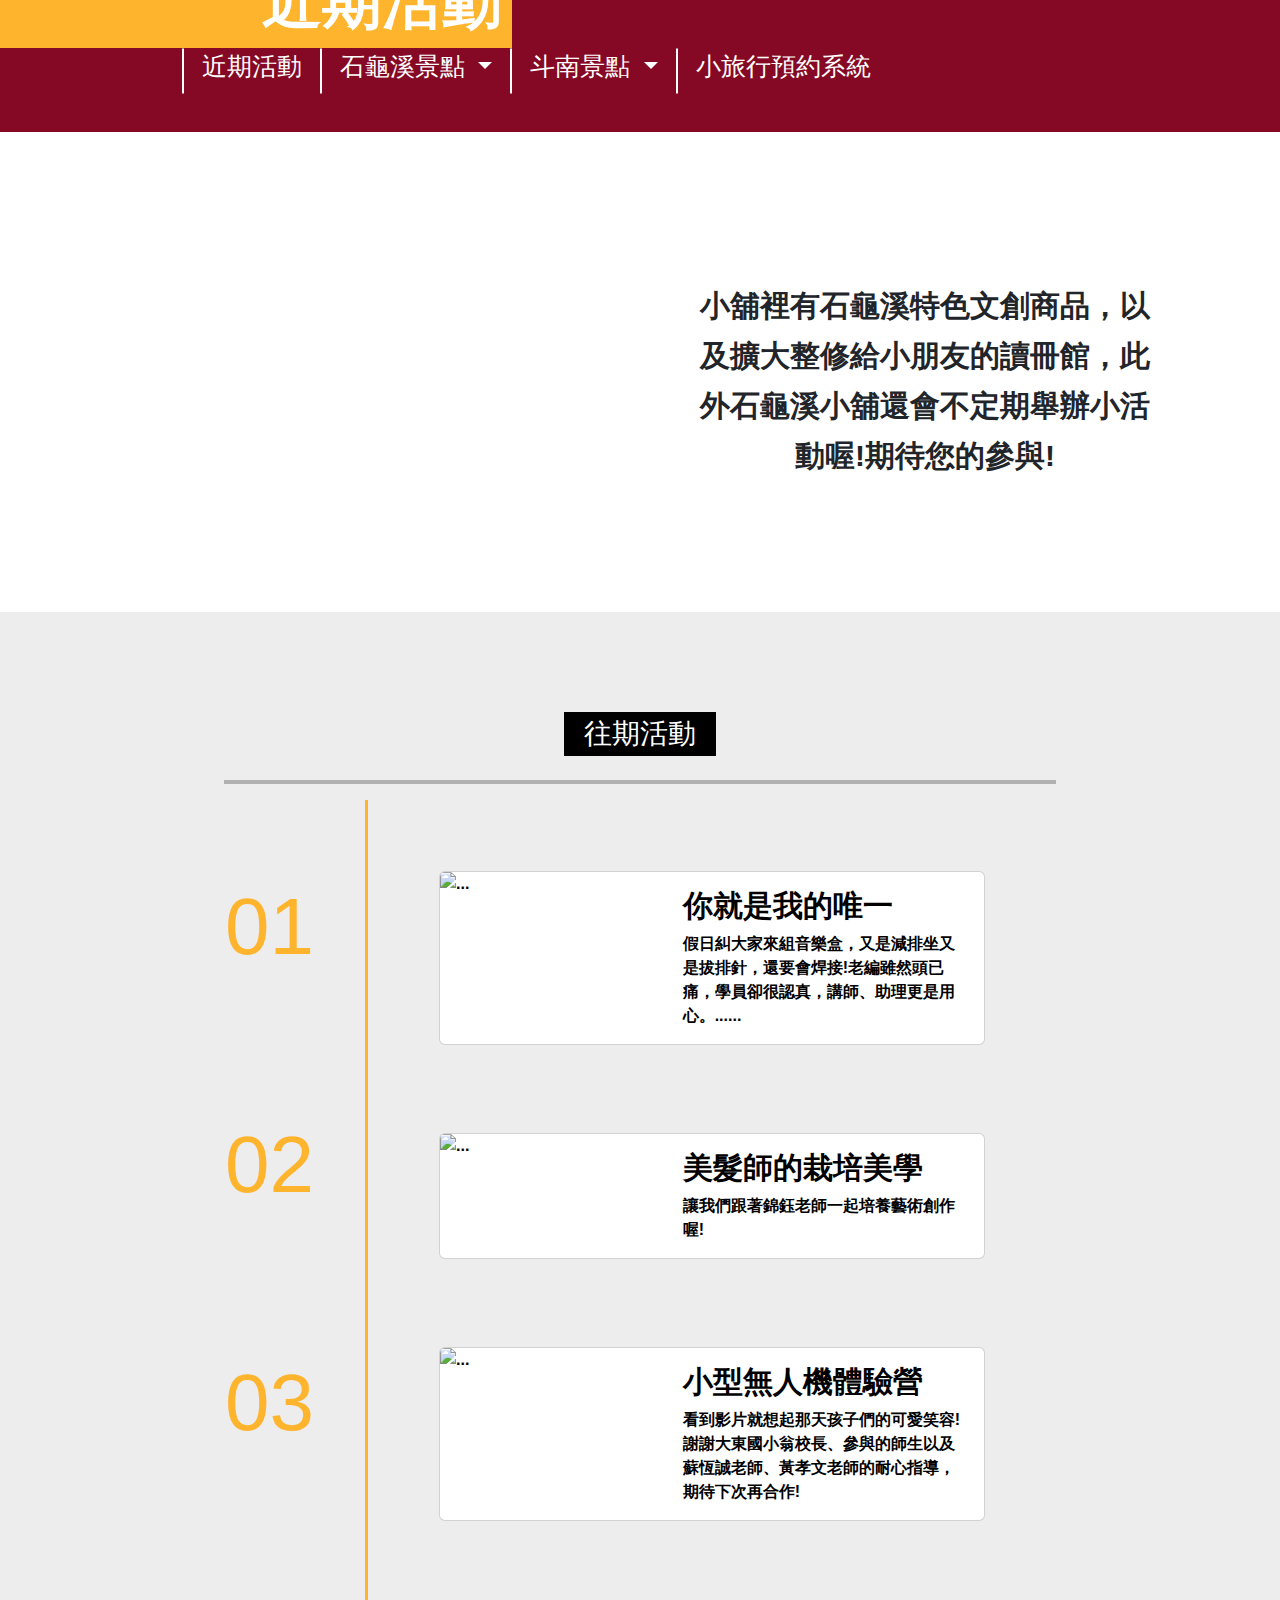
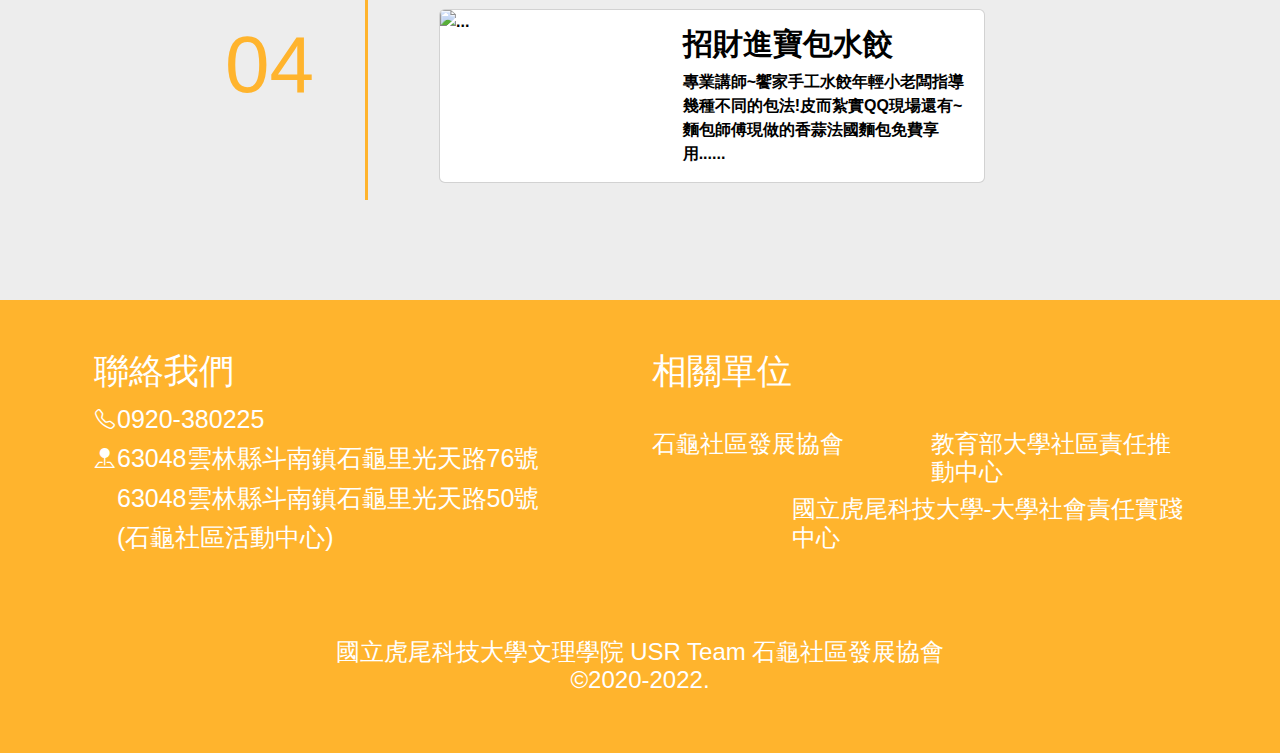
==== news.html @ bae88e15 "Add files via upload" ====
<!DOCTYPE html>
<html lang="en">

<head>
    <!-- Required meta tags -->
    <meta charset="utf-8">
    <meta name="viewport" content="width=device-width, initial-scale=1">

    <!-- Bootstrap CSS -->
    <link rel="stylesheet" href="./bootstrap-5.2.0/css/bootstrap.min.css" />
    <!--自訂CSS-->
    <link rel="stylesheet" href="./css/header.css">
    <link rel="stylesheet" href="./css/style.css">
    <link rel="stylesheet" href="./css/footer.css">
    <link rel="stylesheet" href="./css/news.css">
    <!--END-->
    <script src="./js/jquery-2.1.1.min.js"></script>
    <script src="./bootstrap-5.0.2/dist/js/bootstrap.min.js"></script>

    <script type="text/javascript" src="./js/header.js"></script>

    <title>石龜溪導覽 Shigui, Yunlin Dounan</title>
    <meta charset="utf-8">
    <meta name="viewport" content="width=device-width, initial-scale=1">
    <link rel="stylesheet" href="https://cdn.jsdelivr.net/npm/bootstrap-icons@1.8.1/font/bootstrap-icons.css">

</head>

<body>
    <!--header-->
    <header>
        <!--選單-->
        <nav class="navbar navbar-expand-lg bg-light">
            <div class="container">
                <a class="nav-link" href="./index.html">
                    <img src="./images/Rectangle 41.png" alt="">
                </a>
                <button class="navbar-toggler" type="button" data-bs-toggle="collapse"
                    data-bs-target="#navbarSupportedContent" aria-controls="navbarSupportedContent"
                    aria-expanded="false" aria-label="Toggle navigation">
                    <span class="navbar-toggler-icon"></span>
                </button>
                <div class="collapse navbar-collapse" id="navbarSupportedContent">
                    <ul class="navbar-nav me-auto mb-2 mb-lg-0">
                        <div class="header_border"></div>
                        <li class="nav-item">
                            <a class="nav-link" href="./news.html">近期活動</a>
                        </li>
                        <div class="header_border"></div>
                        <li class="nav-item dropdown">
                            <a class="nav-link dropdown-toggle" href="#" id="navbarDropdown" role="button"
                                data-bs-toggle="dropdown" aria-expanded="false">
                                石龜溪景點
                            </a>
                            <ul class="dropdown-menu" aria-labelledby="navbarDropdown">
                                <li><a class="dropdown-item" href="./shigui/shop.html">石龜溪小舖</a></li>
                                <li><a class="dropdown-item" href="./shigui/temple.html">石龜溪天后宮</a></li>
                                <li><a class="dropdown-item" href="./shigui/shiguischool.html">石龜國小</a></li>
                                <li><a class="dropdown-item" href="./shigui/rice.html">新大豐碾米廠</a></li>
                                <li><a class="dropdown-item" href="./shigui/station.html">石龜車站</a></li>
                                <li><a class="dropdown-item" href="./shigui/soysauce.html">新芳園醬油</a></li>
                            </ul>
                        </li>
                        <div class="header_border"></div>
                        <li class="nav-item dropdown">
                            <a class="nav-link dropdown-toggle" href="#" id="navbarDropdown" role="button"
                                data-bs-toggle="dropdown" aria-expanded="false">
                                斗南景點
                            </a>
                            <ul class="dropdown-menu" aria-labelledby="navbarDropdown">
                                <li><a class="dropdown-item" href="./dounan/dadongschool.html">雲林縣大東國小</a></li>
                                <li><a class="dropdown-item" href="./dounan/house.html">偶的家-戲偶原創園區</a></li>
                            </ul>
                        </li>
                        <div class="header_border"></div>
                        <li class="nav-item">
                            <a class="nav-link" href="#">小旅行預約系統</a>
                        </li>
                    </ul>
                </div>
            </div>
        </nav>
    </header>

    <div>
        <img width="100%" src="./images/new/Rectangle 42.svg" alt="">
        <div class="img_title">
            <h1>近期活動</h1>
        </div>
    </div>
    <!--內文-->
    <div class="slogan container">
        <div class="row">
            <div class="img col-lg-6">
                <img src="./images/new/IMG20220304141346_7 1.svg" alt="">
            </div>
            <div class="text col-lg-6 align-self-center">
                <p>小舖裡有石龜溪特色文創商品，以及擴大整修給小朋友的讀冊館，此外石龜溪小舖還會不定期舉辦小活動喔!期待您的參與!</p>
            </div>
        </div>
    </div>
    <div class="before">
        <div class="event">
            <div class="text-center">
                <h3>往期活動</h3>
            </div>
            <hr>
            <table>
                <tr>
                    <th class="number">
                        <h1>01</h1>
                    </th>
                    <th>
                        <a target="_blank" id="01_event_link" href="">
                            <div class="card mb-3 ">
                                <div class="row g-0">
                                    <div class="col-lg-5">
                                        <img id="01_event_image" class="img-fluid card-img" alt="...">
                                    </div>
                                    <div class="col-lg-7">
                                        <div class="card-body">
                                            <h5 class="card-title" id="01_event_title"></h5>
                                            <p class="card-text" id="01_event_text"></p>
                                        </div>
                                    </div>
                                </div>
                            </div>
                        </a>
                    </th>
                </tr>
                <tr>
                    <th class="number">
                        <h1>02</h1>
                    </th>
                    <th>
                        <a target="_blank" id="02_event_link">
                            <div class="card mb-3 ">
                                <div class="row g-0">
                                    <div class="col-lg-5">
                                        <img id="02_event_image" class="img-fluid card-img" alt="...">
                                    </div>
                                    <div class="col-lg-7">
                                        <div class="card-body">
                                            <h5 class="card-title" id="02_event_title"></h5>
                                            <p class="card-text" id="02_event_text"></p>
                                        </div>
                                    </div>
                                </div>
                            </div>
                        </a>
                    </th>
                </tr>
                <tr>
                    <th class="number">
                        <h1>03</h1>
                    </th>
                    <th>
                        <a target="_blank" id="03_event_link">
                            <div class="card mb-3 ">
                                <div class="row g-0">
                                    <div class="col-lg-5">
                                        <img id="03_event_image" class="img-fluid card-img" alt="...">
                                    </div>
                                    <div class="col-lg-7">
                                        <div class="card-body">
                                            <h5 class="card-title" id="03_event_title"></h5>
                                            <p class="card-text" id="03_event_text"></p>
                                        </div>
                                    </div>
                                </div>
                            </div>
                        </a>
                    </th>
                </tr>
                <tr>
                    <th class="number">
                        <h1>04</h1>
                    </th>
                    <th>
                        <a target="_blank" id="04_event_link">
                            <div class="card mb-3 ">
                                <div class="row g-0">
                                    <div class="col-lg-5">
                                        <img id="04_event_image" class="img-fluid card-img" alt="...">
                                    </div>
                                    <div class="col-lg-7">
                                        <div class="card-body">
                                            <h5 class="card-title" id="04_event_title"></h5>
                                            <p class="card-text" id="04_event_text"></p>
                                        </div>
                                    </div>
                                </div>
                            </div>
                        </a>
                    </th>
                </tr>
            </table>
        </div>
    </div>


    <!--footer-->
    <footer>
        <div class="container">
            <div class="row footer_top">
                <div class="col-md-6">
                    <h3>聯絡我們</h3>
                    <table>
                        <tr>
                            <th>
                                <i class="bi bi-telephone"></i>
                            </th>
                            <th>
                                <p>0920-380225</p>
                            </th>
                        </tr>
                        <tr>
                            <th>
                                <i class="bi bi-pin-map-fill"></i>
                            </th>
                            <th>
                                <p>63048雲林縣斗南鎮石龜里光天路76號</p>
                            </th>
                        </tr>
                        <tr>
                            <th></th>
                            <th>
                                <p>63048雲林縣斗南鎮石龜里光天路50號</p>
                            </th>
                        </tr>
                        <tr>
                            <th></th>
                            <th>
                                <p>(石龜社區活動中心)</p>
                            </th>
                        </tr>
                    </table>
                    <a target="_blank"
                        href="https://www.facebook.com/%E7%9F%B3%E9%BE%9C%E6%BA%AA%E5%B0%8F%E9%8B%AA-108156371137715">
                        <img src="./images/Group 16.png" alt="">
                    </a>
                </div>
                <div class="col-md-6 ">
                    <h3>相關單位</h3>
                    <div class="row department">
                        <div class="col-md-6">
                            <a href="https://www.facebook.com/%E7%9F%B3%E9%BE%9C%E7%A4%BE%E5%8D%80%E7%99%BC%E5%B1%95%E5%8D%94%E6%9C%83-100402583418147"
                                target="_blank">
                                <img width="100%" src="../images/index/Stone Turtle Community 2.svg" alt="">
                            </a>

                            <h4>石龜社區發展協會</h4>
                        </div>
                        <div class="col-md-6">
                            <a href="https://usr.moe.gov.tw/" target="_blank">
                                <img width="100%" src="./images/index/main-logo 1.svg" alt="">
                            </a>

                            <h4>教育部大學社區責任推動中心</h4>
                        </div>
                    </div>
                    <div class="row ">
                        <div class="col-md-3">
                            <a href="">
                                <img width="100%" src="./images/NFUSR.png" alt="">
                            </a>
                        </div>
                        <div class="col align-self-center NFUSR-text">
                            <h4>國立虎尾科技大學-大學社會責任實踐中心</h4>
                        </div>
                    </div>


                </div>
            </div>
            <div class="footrer_bottom">
                <h4>國立虎尾科技大學文理學院 USR Team 石龜社區發展協會&copy;2020-2022.</h4>
            </div>
        </div>

    </footer>


    <script src="./js/jquery-2.1.1.min.js"></script>
    <script src="./bootstrap-5.2.0/js/bootstrap.bundle.min.js"></script>

    <script src="./js/event.js"></script>





</body>

</html>
---- css/header.css ----
/*選單*/
.bg-light {
    background-color: #850925 !important;
}

.navbar li {
    line-height: 100px;
}

.dropdown-menu li {
    line-height: 70px !important;
}

.header_border {
    width: 2px;
    height: 45px;
    background-color: white;
    position: relative;
    transform: translate(0%, 90%)
}

.nav-item {
    padding-left: 30px;
    padding-right: 30px;
}

.navbar img {
    width: 300px;
    padding: 10px 50px;
}

.nav-item a,
.dropdown-item a {
    font-size: 25px;
}

.nav-item a {
    color: white;
}

.dropdown-item {
    color: black !important;
}

/*選單觸碰被景色*/
.nav-item a:hover {
    color: #a02743;
}
.nav-item a:active{
    color: #a02743;
}

/*下拉背景*/

.dropdown-menu {
    background-color: #a02743;
}

.dropdown-item {
    color: white !important;
}

/*下拉觸碰背景*/

.dropdown-item:hover{
    color: #a02743 !important;
}



/* Responsive layout - makes the menu and the content (inside the section) sit on top of each other instead of next to each other */

@media (max-width: 1400px) {
    .nav-item {
        padding-left: 10px;
        padding-right: 10px;
    }
}

@media (max-width: 1200px) {
    .nav-item {
        padding-left: 0px;
        padding-right: 0px;
    }
}

@media (max-width: 991px) {
    .header_border {
        display: none;
    }

    .dropdown-menu {
        background-color: #a02743 !important;
    }

    .dropdown-item {
        color: white !important;
    }
}

@media (max-width: 821px) {


    .navbar img {
        padding: 0px;
        width: 100%;
    }

    .nav-item {
        padding-left: 30px;
        padding-right: 30px;
    }
}


/*固定導覽列*/


/*
.navFixed {
    z-index: 10;
    position: fixed;
    top: 0;
    left: 0;
    margin-top: 0;
    min-width: 100%;
    opacity: 0.94;
    transition: opacity .5s ease-out;
}*/

@media (max-width:800px) {
    .header_border {
        width: 0px;
        height: 0px;
    }
}
---- css/style.css ----
/* * {
    box-sizing: border-box;
} */

body {
    font-family: Arial, Helvetica, sans-serif;
    /* background-image: url(images/bk.jpg);*/
}

/* ul {
    list-style-type: none;
    padding: 0;
} */

#Shigui {
    text-align: center;
    font-size: 2em;
    color: #404040;
    font-weight: bold;
}

#Dounan {
    text-align: center;
    font-size: 2em;
    color: #404040;
    font-weight: bold;
}

.body-text h3,
.body-text p {
    margin-top: 100px;
    font-weight: bold;
}
---- css/footer.css ----
footer {
    padding-top: 50px;
    padding-bottom: 50px;
    font-size: 1.25em;
    background-color: #FFB42D;
    text-align: left;
}

.footer_top {
    color: white;
    margin: 0px auto;
    
}

footer h3 {
    font-size: 35px;
}

footer table p {
    font-size: 25px;
}


.footer_top p {
    margin: 0px;
    font-weight: 100 !important;
}

footer .unit img {
    padding-bottom: 20px;
    width: auto;
}

.footrer_bottom {
    padding-top: 50px;
    color: white;
    margin: 0px auto;
    width: 60%;
    text-align: center;
}

@media (max-width:821px) {

    .department{
        text-align: center;
    }
    .department div{
        margin-top: 20px;
    }
    .NFUSR-text{
        text-align: center;
    }

    footer {
        font-size: 0.8em;
    }

    .footer_top,
    .footrer_bottom {
        width: 100%;
    }

    footer h3 {
        font-size: 35px;
    }
    
    footer table p {
        font-size: 20px;
    }
}
---- css/news.css ----
/* 標題 */
.img_title {
    text-align: right;
    position: relative;
    top: -200px;
    right: 60%;
    background-color: #FFB42D;
}

.img_title h1 {
    font-size: 60px;
    padding: 10px;
    color: white;
    font-weight: 700;
}

/* 近期活動 */



.slogan p {
    font-weight: bold;
    text-align: center;
    font-size: 30px;
    line-height: 50px;
    padding-left: 40px;
    padding-right: 40px;
    padding-top: 10px;
}



.slogan img {
    box-shadow: -50px 50px #FFB42D;
    display: block;
    width: 97%;
}

/* 表格 */
.before {
    margin-top: 100px;
    background-color: #EDEDED;
    padding-bottom: 100px;
}

.before h3 {
    margin-top: 100px;
    padding: 5px 20px 5px 20px;
    color: white;
    background-color: black;
    display: inline-block;

}

.before hr {
    border: 2px solid rgb(0, 0, 0) !important;
}

.before_table {
    text-align: right;
}

.event{
    width: 55%;
    margin: 0px auto;
}

table a {
    color: black;
}
.card{
    margin: 70px;
}

h5 {
    font-size: 30px;
    font-weight: bold;
}

.number {
    border-right: 3px solid #FFB42D;
}

.number h1 {
    font-size: 80px;
    margin-right: 50px;
    color: #FFB42D;
}

.text {
    padding: 15px;
}

.before_text {
    margin: 20px;
}



.before_text .images {
    text-align: right;
}

a{
    text-decoration:none
}
@media (max-width:1560px) {
    .event{
        width: 65%;
        margin: 0px auto;
    }
}
@media (max-width:1250px) {
    .event{
        width: 85%;
        margin: 0px auto;
    }
}


/* col-md */
@media (max-width:992px) {
    .slogan .text {
        margin-top: 50px;
    }

    .slogan .img {
        text-align: center;
    }
    .event{
        width: 80%;
        margin: 0px auto;
    }
    .before_text .images {
        text-align: center;
    }
    .before{
        margin-top: 0px;
    }
    .text h5{
        text-align: center;
    }
    .card{
        margin: 20px;
    }
}

@media (max-width:821px) {
    .img_title {
        text-align: right;
        top: -100px;
        right: 70%;
        background-color: #FFB42D;
    }

    .img_title h1 {
        font-size: 30px;
        padding: 10px;
        color: white;
        font-weight: 700;
    }

    .slogan p {
        font-weight: bold;
        text-align: center;
        font-size: 25px;
        line-height: 50px;
        padding-left: 0px;
        padding-right: 0px;
        padding-top: 0px;
    }

    .number h1 {
        font-size: 60px;
        margin-right: 10px;
        color: #FFB42D;
    }
    .event{
        width: 100%;
        margin: 0px auto;
    }
}

@media (max-width:600px) {
    .img_title {
    text-align: right;
    top: -75px;
    right: 50%;
    background-color: #FFB42D;
}

.img_title h1 {
    font-size: 30px;
    padding: 10px;
    color: white;
    font-weight: 700;
}
}
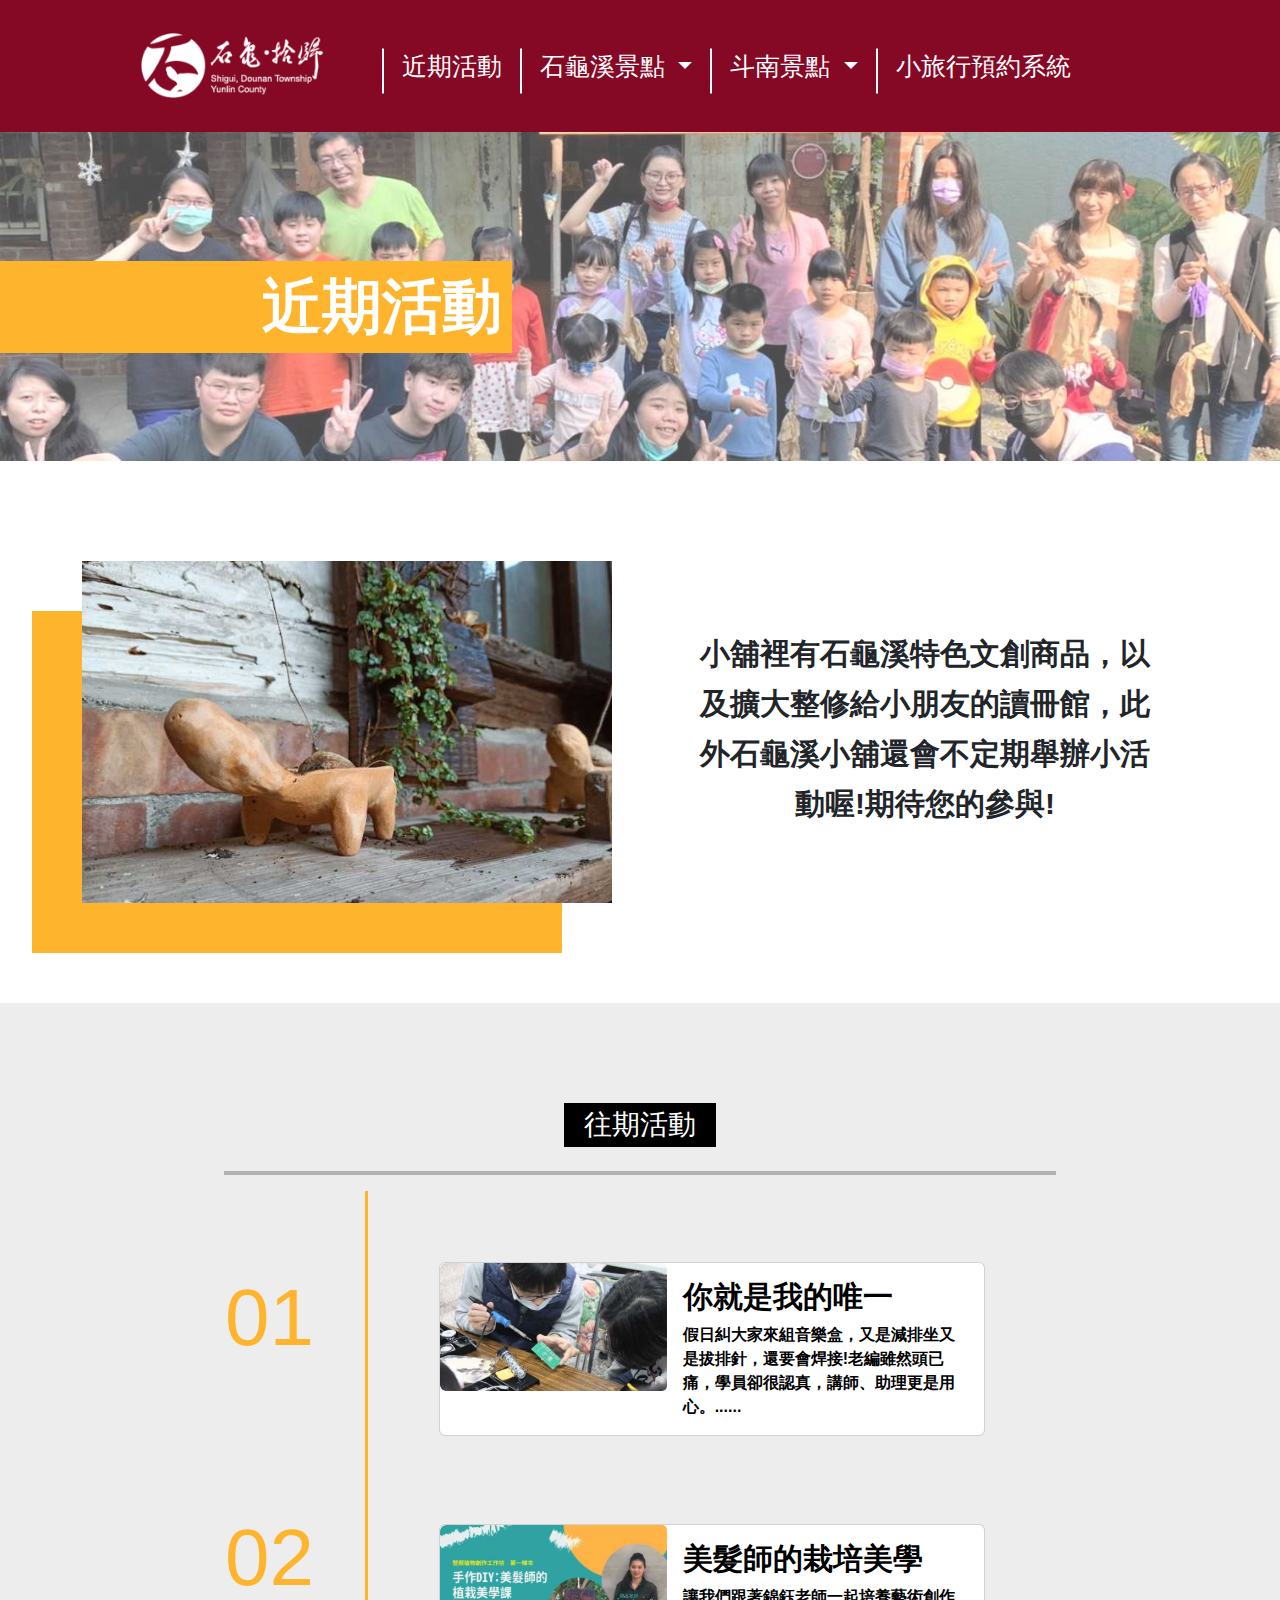
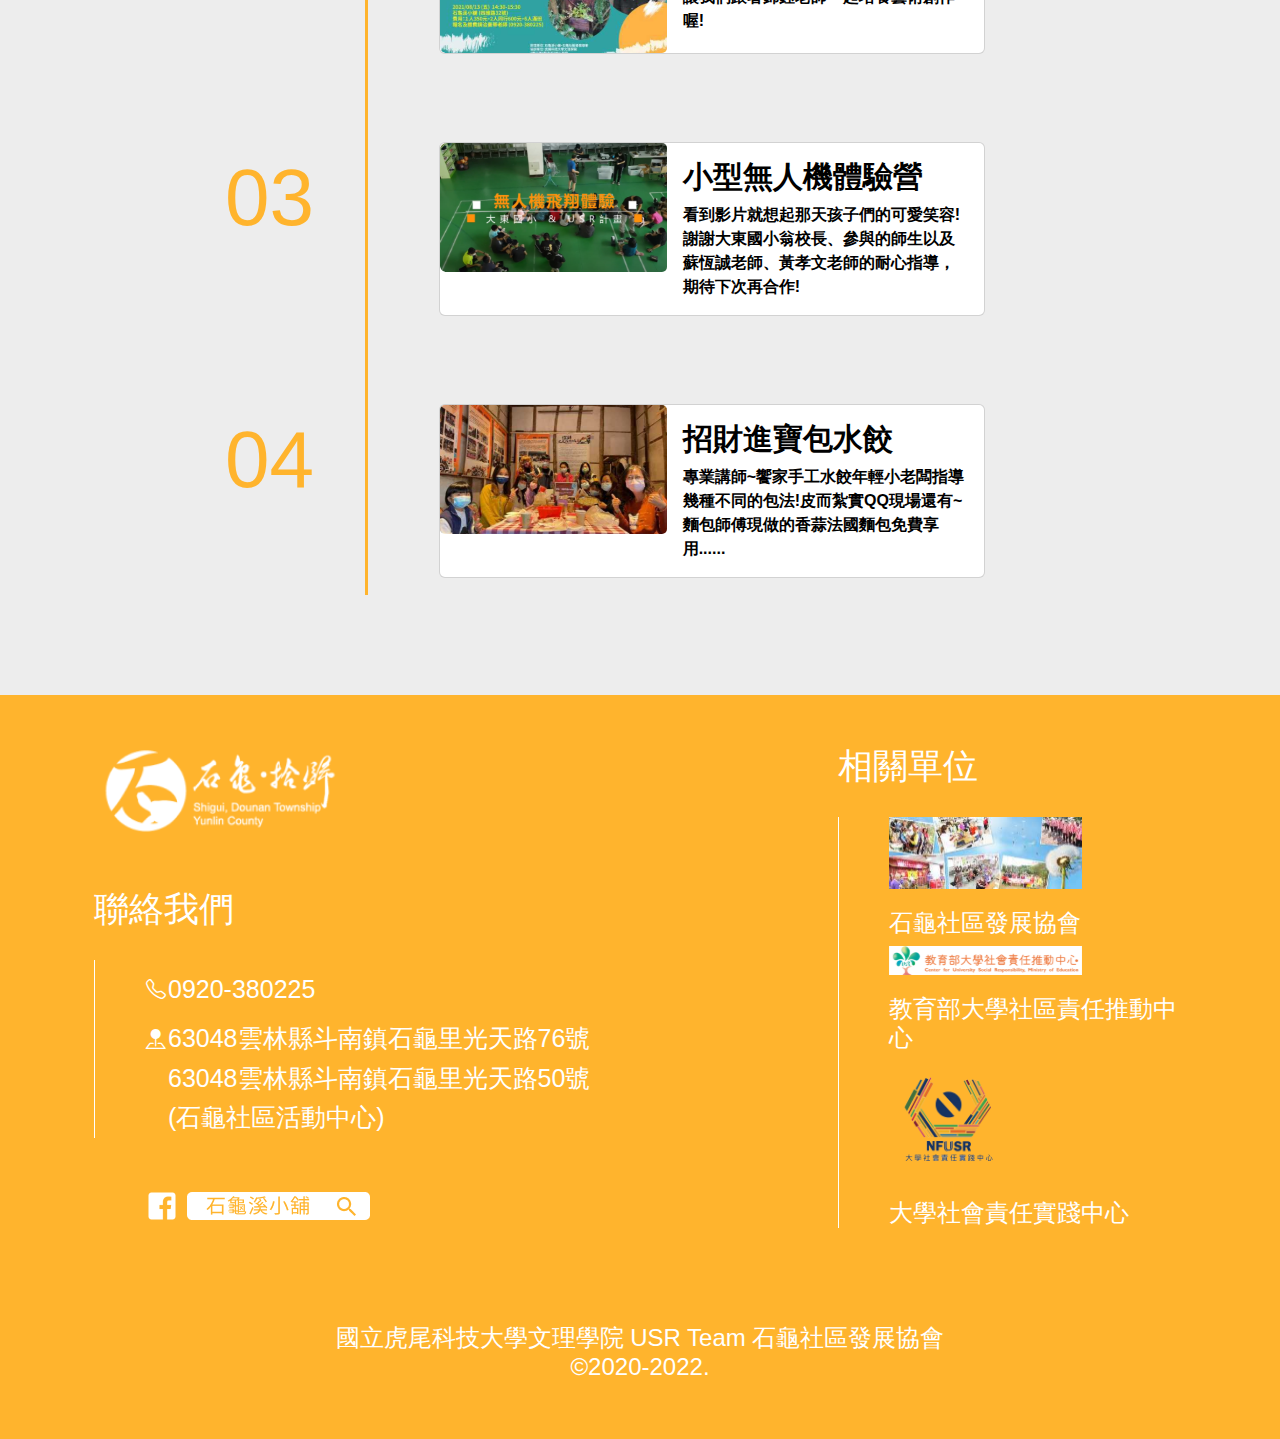
==== commit 8371ceed: "Add files via upload" ====
--- a/news.html
+++ b/news.html
@@ -203,74 +203,78 @@
     <footer>
         <div class="container">
             <div class="row footer_top">
-                <div class="col-md-6">
+                <div class="col-md-8 contact">
+                    <div class="logo_div">
+                        <img class="logo" src="./images/Rectangle 41.png" alt="">
+                    </div>
+                    
                     <h3>聯絡我們</h3>
-                    <table>
-                        <tr>
-                            <th>
-                                <i class="bi bi-telephone"></i>
-                            </th>
-                            <th>
-                                <p>0920-380225</p>
-                            </th>
-                        </tr>
-                        <tr>
-                            <th>
-                                <i class="bi bi-pin-map-fill"></i>
-                            </th>
-                            <th>
-                                <p>63048雲林縣斗南鎮石龜里光天路76號</p>
-                            </th>
-                        </tr>
-                        <tr>
-                            <th></th>
-                            <th>
-                                <p>63048雲林縣斗南鎮石龜里光天路50號</p>
-                            </th>
-                        </tr>
-                        <tr>
-                            <th></th>
-                            <th>
-                                <p>(石龜社區活動中心)</p>
-                            </th>
-                        </tr>
-                    </table>
+                    <div class="line">
+                        <table>
+                            <tr>
+                                <th>
+                                    <i class="bi bi-telephone"></i>
+                                </th>
+                                <th>
+                                    <p class="phone">0920-380225</p>
+                                </th>
+                            </tr>
+                            <tr>
+                                <th>
+                                    <i class="bi bi-pin-map-fill"></i>
+                                </th>
+                                <th>
+                                    <p>63048雲林縣斗南鎮石龜里光天路76號</p>
+                                </th>
+                            </tr>
+                            <tr>
+                                <th></th>
+                                <th>
+                                    <p>63048雲林縣斗南鎮石龜里光天路50號</p>
+                                </th>
+                            </tr>
+                            <tr>
+                                <th></th>
+                                <th>
+                                    <p>(石龜社區活動中心)</p>
+                                </th>
+                            </tr>
+                        </table>
+                    </div>
+
                     <a target="_blank"
                         href="https://www.facebook.com/%E7%9F%B3%E9%BE%9C%E6%BA%AA%E5%B0%8F%E9%8B%AA-108156371137715">
-                        <img src="./images/Group 16.png" alt="">
+                        <img style="margin: 50px;" src="./images/Group 16.png" alt="">
                     </a>
                 </div>
-                <div class="col-md-6 ">
+                <div class="col-md-4 unit">
                     <h3>相關單位</h3>
-                    <div class="row department">
-                        <div class="col-md-6">
+                    <div class="line">
+                        <div>
                             <a href="https://www.facebook.com/%E7%9F%B3%E9%BE%9C%E7%A4%BE%E5%8D%80%E7%99%BC%E5%B1%95%E5%8D%94%E6%9C%83-100402583418147"
                                 target="_blank">
-                                <img width="100%" src="../images/index/Stone Turtle Community 2.svg" alt="">
+                                <img width="65%" src="./images/index/Stone Turtle Community 2.svg" alt="">
                             </a>
 
                             <h4>石龜社區發展協會</h4>
                         </div>
-                        <div class="col-md-6">
+                        <div>
                             <a href="https://usr.moe.gov.tw/" target="_blank">
-                                <img width="100%" src="./images/index/main-logo 1.svg" alt="">
+                                <img width="65%" src="./images/index/main-logo 1.svg" alt="">
                             </a>
 
                             <h4>教育部大學社區責任推動中心</h4>
                         </div>
-                    </div>
-                    <div class="row ">
-                        <div class="col-md-3">
-                            <a href="">
-                                <img width="100%" src="./images/NFUSR.png" alt="">
-                            </a>
-                        </div>
-                        <div class="col align-self-center NFUSR-text">
-                            <h4>國立虎尾科技大學-大學社會責任實踐中心</h4>
+                        <div>
+                            <a target="_blank" href="https://www.youtube.com/channel/UChLLclY2UDgaypT5P9Dr49w/videos">
+                                <img width="40%" src="./images/NFUSR.png" alt="">
+                            </a>
+                            <h4>大學社會責任實踐中心</h4>
                         </div>
                     </div>
 
 
+
                 </div>
             </div>
             <div class="footrer_bottom">
--- a/css/footer.css
+++ b/css/footer.css
@@ -6,10 +6,14 @@
     text-align: left;
 }
 
+.contact .logo {
+    width: 35%;
+}
+
 .footer_top {
     color: white;
     margin: 0px auto;
-    
+
 }
 
 footer h3 {
@@ -20,6 +24,14 @@
     font-size: 25px;
 }
 
+.contact h3 {
+    margin-top: 50px;
+    margin-bottom: 30px;
+}
+
+.unit h3 {
+    margin-bottom: 30px;
+}
 
 .footer_top p {
     margin: 0px;
@@ -28,7 +40,6 @@
 
 footer .unit img {
     padding-bottom: 20px;
-    width: auto;
 }
 
 .footrer_bottom {
@@ -39,15 +50,28 @@
     text-align: center;
 }
 
+.phone {
+    padding-top: 10px;
+    padding-bottom: 10px;
+}
+
+.contact .line,
+.unit .line {
+    border-left: 1px white solid;
+    padding-left: 50px;
+}
+
 @media (max-width:821px) {
 
-    .department{
+    .department {
         text-align: center;
     }
-    .department div{
+
+    .department div {
         margin-top: 20px;
     }
-    .NFUSR-text{
+
+    .NFUSR-text {
         text-align: center;
     }
 
@@ -63,8 +87,20 @@
     footer h3 {
         font-size: 35px;
     }
-    
+
     footer table p {
         font-size: 20px;
     }
+    .contact .logo {
+        width: 50%;
+    }
+    .logo_div{
+        text-align: center;
+    }
+}
+
+@media (max-width:921px) {
+    .contact .logo {
+        width: 40%;
+    }
 }